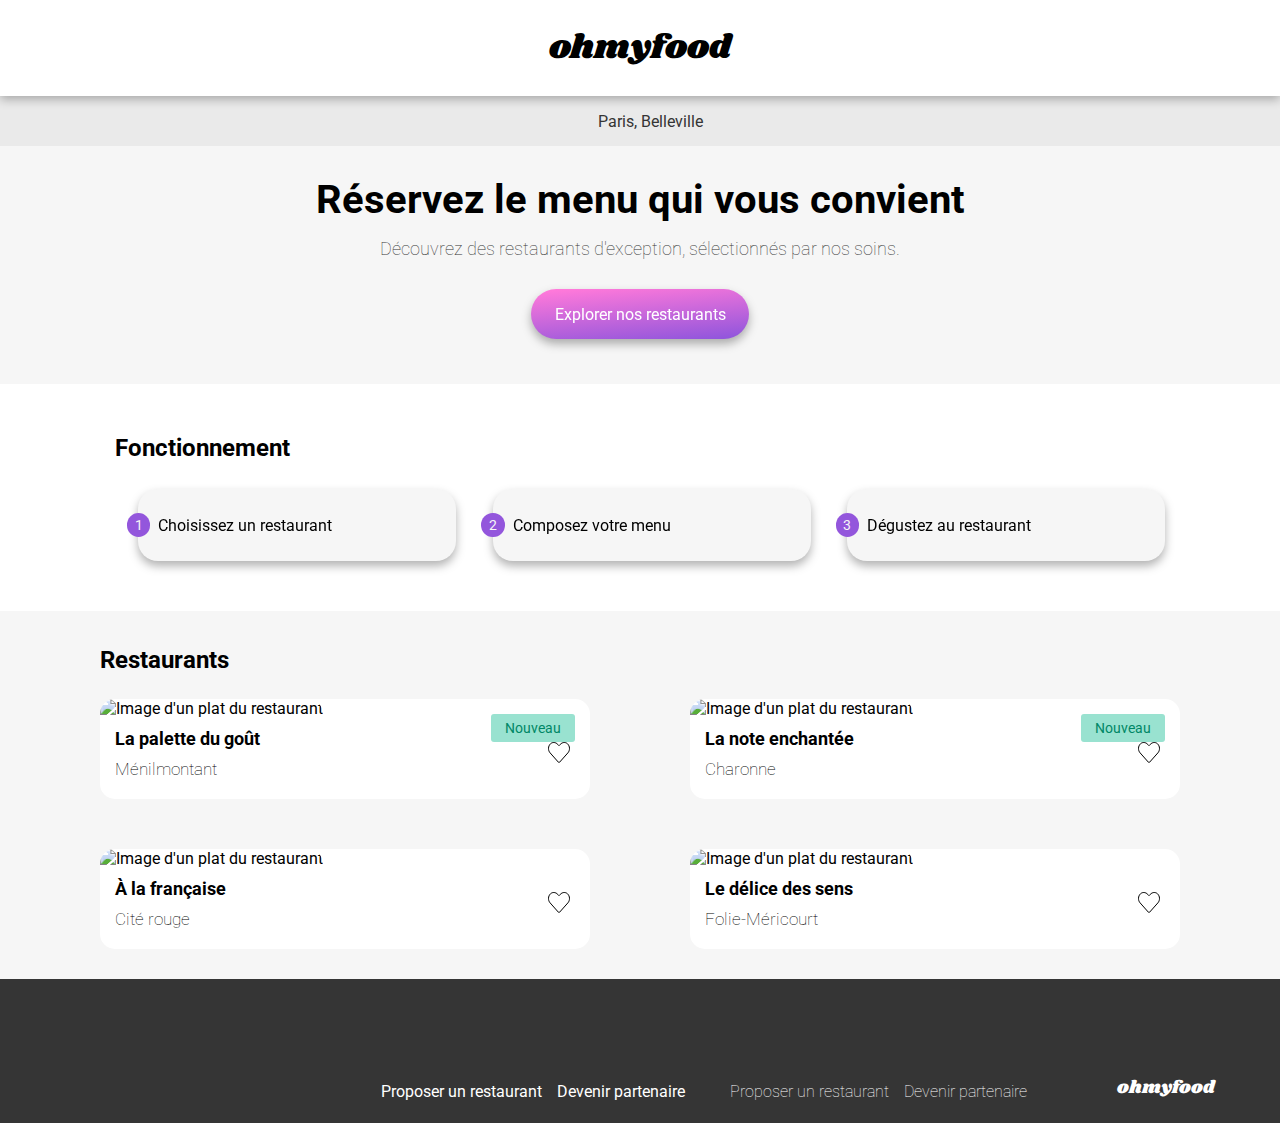
==== index.html @ 86b19d38 "Added animation on btn__like, gradient doesn't work on chrome, animation doesn't really work the way" ====
<!DOCTYPE html>
<html lang="fr">
  <head>
    <meta charset="UTF-8" />
    <meta name="viewport" content="width=device-width, initial-scale=1.0" />
    <title>Ohmyfood</title>
    <link rel="stylesheet" href="./stylesheets/css/main.css">
    <script src="https://kit.fontawesome.com/f056a09ca4.js" crossorigin="anonymous"></script>
    <!-- Add font ressources -->
    <link rel="preconnect" href="https://fonts.googleapis.com">
    <link rel="preconnect" href="https://fonts.gstatic.com" crossorigin>
    <link href="https://fonts.googleapis.com/css2?family=Roboto:wght@300;400;700&family=Shrikhand&display=swap" rel="stylesheet">
  </head>
  <body>
    <header>
      <p class="main__title">ohmyfood</p>
    </header>
    <div class="location">
      <i class="fa-solid fa-location-dot"></i>
      <p>Paris, Belleville</p>
    </div>
    <section class="explore">
      <h2>Réservez le menu qui vous convient</h2>
      <p class="subtitle">Découvrez des restaurants d'exception, sélectionnés par nos soins.</p>
      <button class="btn__main" type="button">Explorer nos restaurants</button>
    </section>

    <section class="guide">
      <div class="container container--max-1050">
        <h2>Fonctionnement</h2>
        <div class="guide__steps">
          <div class="step">
            <span>1</span>
            <div>
              <i class="fa-solid fa-mobile-screen-button"></i>
              <p>Choisissez un restaurant</p>
            </div>
          </div>
          <div class="step">
            <span>2</span>
            <div>
              <i class="fa-solid fa-list-ul"></i>
              <p>Composez votre menu</p>
            </div>
          </div>
          <div class="step step--logo-purple">
            <span>3</span>
            <div>
              <i class="fa-solid fa-store"></i>
              <p>Dégustez au restaurant</p>
            </div>
          </div>
        </div>
      </div>
    </section>

    <section class="restaurants">
      <div class="container container--max-1080">
        <h2>Restaurants</h2>
        <div class="restaurants__cards">
          <!-- 
            <a href="./restaurants/la_palette_du_gout.html">
            </a> 
            onclick="location.href='./restaurants/la_palette_du_gout.html'
          -->
          <article class="card">
            <a class="card--clickable" href="./restaurants/la_palette_du_gout.html"></a>
            <img src="./images/restaurants/jay-wennington-N_Y88TWmGwA-unsplash.jpg" alt="Image d'un plat du restaurant">
            <span class="card__new card__new--visible">Nouveau</span>
            <div class="card__content">
              <div class="card__txt">
                <h3>La palette du goût</h3>
                <p>Ménilmontant</p>
              </div>
              <button type="button" class="btn-blank btn-blank__like">
                <svg width="22px" height="21px" viewBox="0 0 22 21" xmlns="http://www.w3.org/2000/svg" xmlns:xlink="http://www.w3.org/1999/xlink" >
                  <use  xlink:href="./images/button/heart.svg#heart"/>
                </svg>
              </button>
            </div>
          </article>

          <!-- <a href="./restaurants/la_note_enchantee.html">
          </a> -->
          <article class="card">
            <a class="card--clickable" href="./restaurants/la_note_enchantee.html"></a>
            <img src="./images/restaurants/stil-u2Lp8tXIcjw-unsplash.jpg" alt="Image d'un plat du restaurant">
            <span class="card__new card__new--visible">Nouveau</span>
            <div class="card__content">
              <div class="card__txt">
                <h3>La note enchantée</h3>
                <p>Charonne</p>
              </div>
              <button type="button" class="btn-blank btn-blank__like">
                <svg width="22px" height="21px" viewBox="0 0 22 21" xmlns="http://www.w3.org/2000/svg" xmlns:xlink="http://www.w3.org/1999/xlink" >
                  <use  xlink:href="./images/button/heart.svg#heart"/>
                </svg>
              </button>
            </div>
          </article>
  
          <!-- <a href="./restaurants/a_la_francaise.html">
          </a> -->
          <article class="card">
            <a class="card--clickable" href="./restaurants/a_la_francaise.html"></a>
            <img src="./images/restaurants/toa-heftiba-DQKerTsQwi0-unsplash.jpg" alt="Image d'un plat du restaurant">
            <span class="card__new">Nouveau</span>
            <div class="card__content">
              <div class="card__txt">
                <h3>À la française</h3>
                <p>Cité rouge</p>
              </div>
              <button type="button" class="btn-blank btn-blank__like">
                <svg xmlns="http://www.w3.org/2000/svg" xmlns:xlink="http://www.w3.org/1999/xlink" >
                  <use  xlink:href="./images/button/heart.svg#heart"/>
                </svg>
              </button>
            </div>
          </article>
  
          <!-- <a href="./restaurants/le_delice_des_sens.html">
          </a> -->
          <article class="card">
            <a class="card--clickable" href="./restaurants/le_delice_des_sens.html"></a>
            <img src="./images/restaurants/louis-hansel-shotsoflouis-qNBGVyOCY8Q-unsplash.jpg" alt="Image d'un plat du restaurant">
            <span class="card__new">Nouveau</span>
            <div class="card__content">
              <div class="card__txt">
                <h3>Le délice des sens</h3>
                <p>Folie-Méricourt</p>
              </div>
              <button type="button" class="btn-blank btn-blank__like">
                <svg xmlns="http://www.w3.org/2000/svg" xmlns:xlink="http://www.w3.org/1999/xlink" >
                  <use  xlink:href="./images/button/heart.svg#heart"/>
                </svg>
              </button>
            </div>
          </article>
        </div>
      </div>
    </section>

    <footer>
      <p class="main__title main__title--footer">ohmyfood</p>
      <div class="footer-content">
        <div class="partnership">
          <a href="#">
            <i class="fa-solid fa-utensils"></i>
            Proposer un restaurant
          </a>
          <a href="#">
            <i class="fa-solid fa-handshake-angle"></i>
            Devenir partenaire
          </a>
        </div>

        <div class="indications">
          <a href="#">
            Proposer un restaurant
          </a>
          <a href="#">
            Devenir partenaire
          </a>
        </div>
      </div>
    </footer>
  </body>
</html>
---- stylesheets/css/main.css ----
body {
  margin: 0;
}
body .main-container {
  width: 100%;
  max-width: 1440px;
  box-sizing: border-box;
}

h2, h3 {
  margin: 0;
}

p {
  margin: 0;
}

a {
  color: inherit;
  text-decoration: none;
}

section {
  padding-right: 20px;
  padding-left: 20px;
}
@media (min-width: 768px) {
  section {
    display: flex;
    justify-content: center;
  }
}

.container {
  width: 100%;
  height: 100%;
}
.container--max-1050 {
  max-width: 1050px;
}
.container--max-1080 {
  max-width: 1080px;
}
.container--restaurants {
  margin-top: 220px;
  transition: all 1000ms;
}
@media (min-width: 768px) {
  .container--restaurants {
    display: flex;
    justify-content: center;
    margin-top: 343px;
  }
}

* {
  font-family: "Roboto", sans-serif;
}

.main__title {
  font-family: "Shrikhand", cursive;
  font-size: 30px;
}
@media (min-width: 768px) {
  .main__title {
    font-size: 34px;
  }
}
.main__title--menu {
  font-size: 28px;
}
.main__title--footer {
  font-size: 18px;
}

.title {
  font-size: 24px;
  font-weight: bold;
}

.subtitle {
  font-size: 18px;
  font-weight: lighter;
}
.subtitle--menu-section {
  font-size: 16px;
  position: relative;
  padding-bottom: 8px;
}
.subtitle--menu-section::after {
  content: "";
  background: #99E2D0;
  position: absolute;
  bottom: 0px;
  left: 0;
  height: 3px;
  width: 40px;
}

.indications a {
  font-weight: lighter;
}

header {
  width: 100%;
  height: 63px;
  position: relative;
  display: flex;
  justify-content: center;
  align-items: center;
  box-shadow: 0px 3px 10px rgba(0, 0, 0, 0.3);
  transition: all 1000ms;
}
@media (min-width: 768px) {
  header {
    height: 96px;
  }
}

footer {
  width: 100%;
  height: 186px;
  padding: 22px 25px 22px 25px;
  display: flex;
  flex-direction: column;
  justify-content: space-between;
  background-color: #353535;
  color: white;
  box-sizing: border-box;
}
footer a {
  width: fit-content;
}
@media (min-width: 768px) {
  footer {
    height: 144px;
    padding-right: 65px;
    flex-direction: row-reverse;
    align-items: flex-end;
    justify-content: unset;
    gap: 90px;
  }
}

.footer-content {
  display: flex;
  flex-direction: column;
  gap: 7px;
}
@media (min-width: 768px) {
  .footer-content {
    flex-direction: row;
    gap: 45px;
  }
}

.partnership {
  display: flex;
  flex-direction: column;
  gap: 7px;
}
.partnership svg {
  width: 11px;
  height: 13px;
  margin-right: 10px;
}
@media (min-width: 768px) {
  .partnership {
    flex-direction: row;
    gap: 15px;
  }
}

.indications {
  display: flex;
  flex-direction: column;
  gap: 7px;
}
@media (min-width: 768px) {
  .indications {
    flex-direction: row;
    gap: 15px;
  }
}

.btn__main {
  position: relative;
  margin: 15px;
  width: 218px;
  height: 50px;
  color: white;
  font-size: 16px;
  border: none;
  border-radius: 25px;
  background: linear-gradient(-5deg, rgb(147, 86, 220) 5%, rgb(255, 121, 218) 95%);
  filter: drop-shadow(0px 5px 5px rgba(0, 0, 0, 0.3));
  z-index: 1;
}
.btn__main:hover {
  border-radius: 25px;
  filter: drop-shadow(0px 7px 7px rgba(0, 0, 0, 0.3));
}
.btn__main:hover::after {
  border-radius: 25px;
  opacity: 0.13;
}
.btn__main::after {
  content: "";
  position: absolute;
  top: 0;
  right: 0;
  bottom: 0;
  left: 0;
  border-radius: 25px;
  background-color: white;
  opacity: 0;
  z-index: -1;
  transition: opacity 250ms;
}

.btn-blank {
  background: none;
  border: none;
  cursor: pointer;
  padding: 0;
}
.btn-blank__like {
  width: fit-content;
  position: relative;
  z-index: 4;
}
.btn-blank__like svg {
  width: 22px;
  height: 21px;
  stroke: black;
  fill: url(../../images/button/heart.svg#my-linear-gradient) red;
  fill-opacity: 0;
}
.btn-blank__like svg use {
  width: 22px;
  height: 21px;
  pointer-events: visible;
  animation: progressive-filling 400ms forwards infinite;
  animation-play-state: paused;
}
.btn-blank__like svg use:active {
  animation-play-state: running;
}
.btn-blank__back {
  position: absolute;
  left: 23px;
  color: #353535;
}
.btn-blank__back svg {
  width: 17px;
  height: 16px;
}

@keyframes progressive-filling {
  0% {
    fill-opacity: 0;
  }
  17% {
    fill-opacity: 0.18;
  }
  24% {
    fill-opacity: 0.4;
  }
  46% {
    fill-opacity: 0.81;
  }
  100% {
    fill-opacity: 1;
  }
}
.card {
  width: 100%;
  background-color: white;
  border-radius: 15px;
  position: relative;
}
.card img {
  width: 100%;
  height: 170px;
  object-fit: cover;
  border-radius: 15px 15px 0px 0px;
}
.card__new {
  display: none;
  z-index: 1;
  position: absolute;
  top: 15px;
  right: 15px;
  padding: 6px 14px 6px 14px;
  font-size: 14px;
  background-color: #99E2D0;
  color: #008766;
  border-radius: 3px;
}
.card__new--visible {
  display: inline;
}
.card--dish {
  height: 70px;
  filter: drop-shadow(0px 4px 5px rgba(0, 0, 0, 0.3));
}
.card__price {
  font-size: 15px;
  font-weight: bold;
}

.card__content {
  padding: 10px 20px 20px 15px;
  display: flex;
  justify-content: space-between;
  align-items: center;
}
.card__content--dish {
  padding: 15px;
  align-items: flex-end;
}

.card__txt {
  display: flex;
  flex-direction: column;
  gap: 10px;
}
.card__txt h3 {
  font-size: 18px;
}
.card__txt p {
  font-size: 17px;
  font-weight: lighter;
}
.card__txt--dish {
  gap: unset;
}
.card__txt--dish h3 {
  font-weight: normal;
}
.card__txt--dish p {
  font-size: 15px;
}

.location {
  width: 100%;
  height: 50px;
  display: flex;
  justify-content: center;
  align-items: center;
  gap: 20px;
  background-color: #EAEAEA;
  color: #353535;
}

.explore {
  width: 100%;
  padding-top: 40px;
  padding-bottom: 40px;
  display: flex;
  flex-direction: column;
  justify-content: center;
  align-items: center;
  gap: 15px;
  text-align: center;
  background-color: #F6F6F6;
  box-sizing: border-box;
}
.explore .subtitle {
  color: #353535;
}
@media (min-width: 768px) {
  .explore {
    padding: 30px;
  }
  .explore h2 {
    font-size: 40px;
    transition: all 450ms;
  }
}

.guide {
  padding-top: 50px;
  padding-bottom: 50px;
}
.guide h2 {
  margin-bottom: 21px;
}
@media (min-width: 768px) {
  .guide h2 {
    margin-bottom: 27px;
  }
}
.guide__steps {
  width: 100%;
  display: flex;
  flex-direction: column;
  gap: 25px;
  padding-bottom: 24px;
  transition: all 450ms;
}
@media (min-width: 768px) {
  .guide__steps {
    flex-direction: row;
    gap: 13px;
    padding-bottom: 0;
  }
}

.step {
  width: 100%;
  height: 72px;
  display: flex;
  align-items: center;
}
.step span {
  width: 24px;
  height: 24px;
  position: relative;
  left: 12px;
  z-index: 1;
  display: flex;
  justify-content: center;
  align-items: center;
  border-radius: 50%;
  font-size: 14px;
  color: #F6F6F6;
  background-color: #9356DC;
}
.step div {
  width: 96%;
  height: 100%;
  display: flex;
  align-items: center;
  gap: 20px;
  background-color: #F6F6F6;
  border-radius: 20px;
  filter: drop-shadow(0px 5px 5px rgba(0, 0, 0, 0.3));
}
.step div svg {
  margin-left: 30px;
  color: #7E7E7E;
}
.step--logo-purple svg path {
  fill: #9356DC;
}

.restaurants {
  background-color: #F6F6F6;
  padding: 50px 20px;
}
.restaurants h2 {
  margin: 5px 0;
}
.restaurants__cards {
  padding: 20px 0;
  display: flex;
  flex-direction: column;
  gap: 20px;
  transition: all 450ms;
}
.restaurants__cards .card {
  width: 100%;
}
.restaurants__cards .card--clickable {
  position: absolute;
  top: 0;
  right: 0;
  left: 0;
  bottom: 0;
  z-index: 1;
}
@media (min-width: 768px) {
  .restaurants__cards {
    padding-bottom: 0;
    flex-direction: row;
    flex-wrap: wrap;
    gap: 50px clamp(50px, 9.3%, 100px);
  }
  .restaurants__cards .card {
    flex: 1 1 43%;
  }
}
@media (min-width: 768px) {
  .restaurants {
    padding: 30px;
  }
}

@media (min-width: 768px) {
  body {
    display: flex;
    flex-direction: column;
    justify-content: center;
  }
}

.restaurant__image {
  position: absolute;
  top: 63px;
  right: 0px;
  left: 0px;
  z-index: -1;
  height: 275px;
  width: 100%;
  transition: all 1000ms;
}
.restaurant__image img {
  height: 275px;
  width: 100%;
  object-fit: cover;
  transition: all 1000ms;
}
@media (min-width: 768px) {
  .restaurant__image {
    height: 383px;
    transform: translateY(33px);
  }
  .restaurant__image img {
    height: 383px;
  }
}

.menu {
  padding: 40px 13px;
  display: flex;
  align-items: center;
  flex-direction: column;
  gap: 40px;
  background-color: #F6F6F6;
  border-radius: 40px 40px 0px 0px;
}
.menu__header {
  padding-right: 20px;
  display: flex;
  justify-content: space-between;
  gap: 30px;
  align-items: center;
}
.menu__section {
  width: clamp(0px, 89vw, 634px);
  display: flex;
  flex-direction: column;
  gap: 12px;
}
@media (min-width: 768px) {
  .menu {
    margin-top: 0;
    width: clamp(768px, 75vw, 1024px);
  }
}
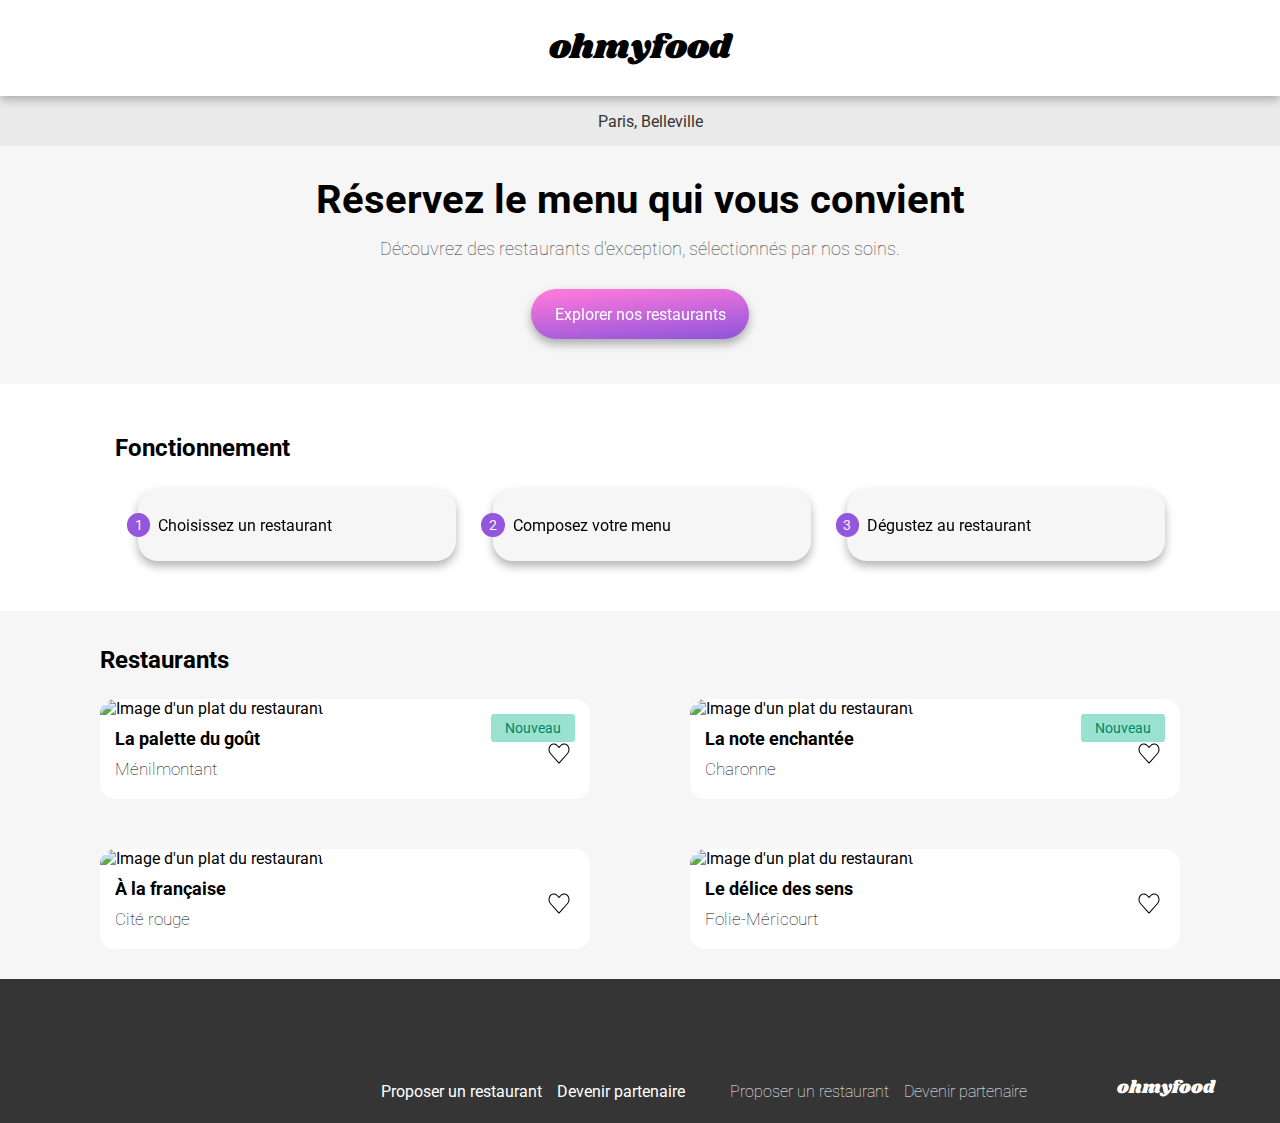
==== commit b028a0fa: "Complete change to the structure of btn__like and __back, and a completely different approach to __l" ====
--- a/index.html
+++ b/index.html
@@ -72,11 +72,17 @@
                 <h3>La palette du goût</h3>
                 <p>Ménilmontant</p>
               </div>
-              <button type="button" class="btn-blank btn-blank__like">
-                <svg width="22px" height="21px" viewBox="0 0 22 21" xmlns="http://www.w3.org/2000/svg" xmlns:xlink="http://www.w3.org/1999/xlink" >
+              <div class="btn btn__like">
+                <svg class="heart-stroke" xmlns="http://www.w3.org/2000/svg" xmlns:xlink="http://www.w3.org/1999/xlink" >
                   <use  xlink:href="./images/button/heart.svg#heart"/>
                 </svg>
-              </button>
+                <input type='checkbox' class='btn__like--tick'>
+                <div class="fill">
+                  <svg class="wave" xmlns="http://www.w3.org/2000/svg" xmlns:xlink="http://www.w3.org/1999/xlink" viewBox="0 0 400 400" xml:space="preserve">
+                    <use  xlink:href="./images/button/heart.svg#wave"/>
+                  </svg>
+                </div>
+              </div>
             </div>
           </article>
 
@@ -91,11 +97,17 @@
                 <h3>La note enchantée</h3>
                 <p>Charonne</p>
               </div>
-              <button type="button" class="btn-blank btn-blank__like">
-                <svg width="22px" height="21px" viewBox="0 0 22 21" xmlns="http://www.w3.org/2000/svg" xmlns:xlink="http://www.w3.org/1999/xlink" >
+              <div class="btn btn__like">
+                <svg class="heart-stroke" xmlns="http://www.w3.org/2000/svg" xmlns:xlink="http://www.w3.org/1999/xlink" >
                   <use  xlink:href="./images/button/heart.svg#heart"/>
                 </svg>
-              </button>
+                <input type='checkbox' class='btn__like--tick'>
+                <div class="fill">
+                  <svg class="wave" xmlns="http://www.w3.org/2000/svg" xmlns:xlink="http://www.w3.org/1999/xlink" viewBox="0 0 400 400" xml:space="preserve">
+                    <use  xlink:href="./images/button/heart.svg#wave"/>
+                  </svg>
+                </div>
+              </div>
             </div>
           </article>
   
@@ -110,11 +122,17 @@
                 <h3>À la française</h3>
                 <p>Cité rouge</p>
               </div>
-              <button type="button" class="btn-blank btn-blank__like">
-                <svg xmlns="http://www.w3.org/2000/svg" xmlns:xlink="http://www.w3.org/1999/xlink" >
+              <div class="btn btn__like">
+                <svg class="heart-stroke" xmlns="http://www.w3.org/2000/svg" xmlns:xlink="http://www.w3.org/1999/xlink" >
                   <use  xlink:href="./images/button/heart.svg#heart"/>
                 </svg>
-              </button>
+                <input type='checkbox' class='btn__like--tick'>
+                <div class="fill">
+                  <svg class="wave" xmlns="http://www.w3.org/2000/svg" xmlns:xlink="http://www.w3.org/1999/xlink" viewBox="0 0 400 400" xml:space="preserve">
+                    <use  xlink:href="./images/button/heart.svg#wave"/>
+                  </svg>
+                </div>
+              </div>
             </div>
           </article>
   
@@ -129,11 +147,17 @@
                 <h3>Le délice des sens</h3>
                 <p>Folie-Méricourt</p>
               </div>
-              <button type="button" class="btn-blank btn-blank__like">
-                <svg xmlns="http://www.w3.org/2000/svg" xmlns:xlink="http://www.w3.org/1999/xlink" >
+              <div class="btn btn__like">
+                <svg class="heart-stroke" xmlns="http://www.w3.org/2000/svg" xmlns:xlink="http://www.w3.org/1999/xlink" >
                   <use  xlink:href="./images/button/heart.svg#heart"/>
                 </svg>
-              </button>
+                <input type='checkbox' class='btn__like--tick'>
+                <div class="fill">
+                  <svg class="wave" xmlns="http://www.w3.org/2000/svg" xmlns:xlink="http://www.w3.org/1999/xlink" viewBox="0 0 400 400" xml:space="preserve">
+                    <use  xlink:href="./images/button/heart.svg#wave"/>
+                  </svg>
+                </div>
+              </div>
             </div>
           </article>
         </div>
--- a/stylesheets/css/main.css
+++ b/stylesheets/css/main.css
@@ -218,59 +218,67 @@
   transition: opacity 250ms;
 }
 
-.btn-blank {
-  background: none;
-  border: none;
-  cursor: pointer;
+.btn {
   padding: 0;
 }
-.btn-blank__like {
-  width: fit-content;
+.btn__like {
+  width: 22px;
+  height: 21px;
   position: relative;
+  overflow: hidden;
+  clip-path: url(../../images/button/heart.svg#heart-clip);
+  z-index: 2;
+}
+.btn__like--tick {
+  margin: 0;
+  appearance: none;
+  position: absolute;
+  top: 0;
+  bottom: 0;
+  left: 0;
+  right: 0;
+  overflow: hidden;
   z-index: 4;
 }
-.btn-blank__like svg {
+.btn__like--tick + .fill {
+  width: 44px;
+  position: absolute;
+  top: 0;
+  left: 0;
+  transform: translateY(50%);
+  aspect-ratio: 1/1;
+  transition: transform 1.2s cubic-bezier(0.2, 0.6, 0.8, 0.4);
+}
+.btn__like--tick:checked + .fill {
+  transform: translateY(0);
+}
+.btn__like .heart-stroke {
   width: 22px;
   height: 21px;
   stroke: black;
-  fill: url(../../images/button/heart.svg#my-linear-gradient) red;
-  fill-opacity: 0;
-}
-.btn-blank__like svg use {
-  width: 22px;
-  height: 21px;
-  pointer-events: visible;
-  animation: progressive-filling 400ms forwards infinite;
-  animation-play-state: paused;
-}
-.btn-blank__like svg use:active {
-  animation-play-state: running;
-}
-.btn-blank__back {
+  stroke-width: 2px;
+  fill: transparent;
+}
+.btn__back {
   position: absolute;
   left: 23px;
   color: #353535;
 }
-.btn-blank__back svg {
+.btn__back svg {
   width: 17px;
   height: 16px;
 }
 
-@keyframes progressive-filling {
+.wave use {
+  animation: wave-movements 450ms linear infinite;
+}
+
+@keyframes wave-movements {
   0% {
-    fill-opacity: 0;
-  }
-  17% {
-    fill-opacity: 0.18;
-  }
-  24% {
-    fill-opacity: 0.4;
-  }
-  46% {
-    fill-opacity: 0.81;
+    transform: translateX(0);
   }
   100% {
-    fill-opacity: 1;
+    transform: translateX(-50%);
   }
 }
 .card {
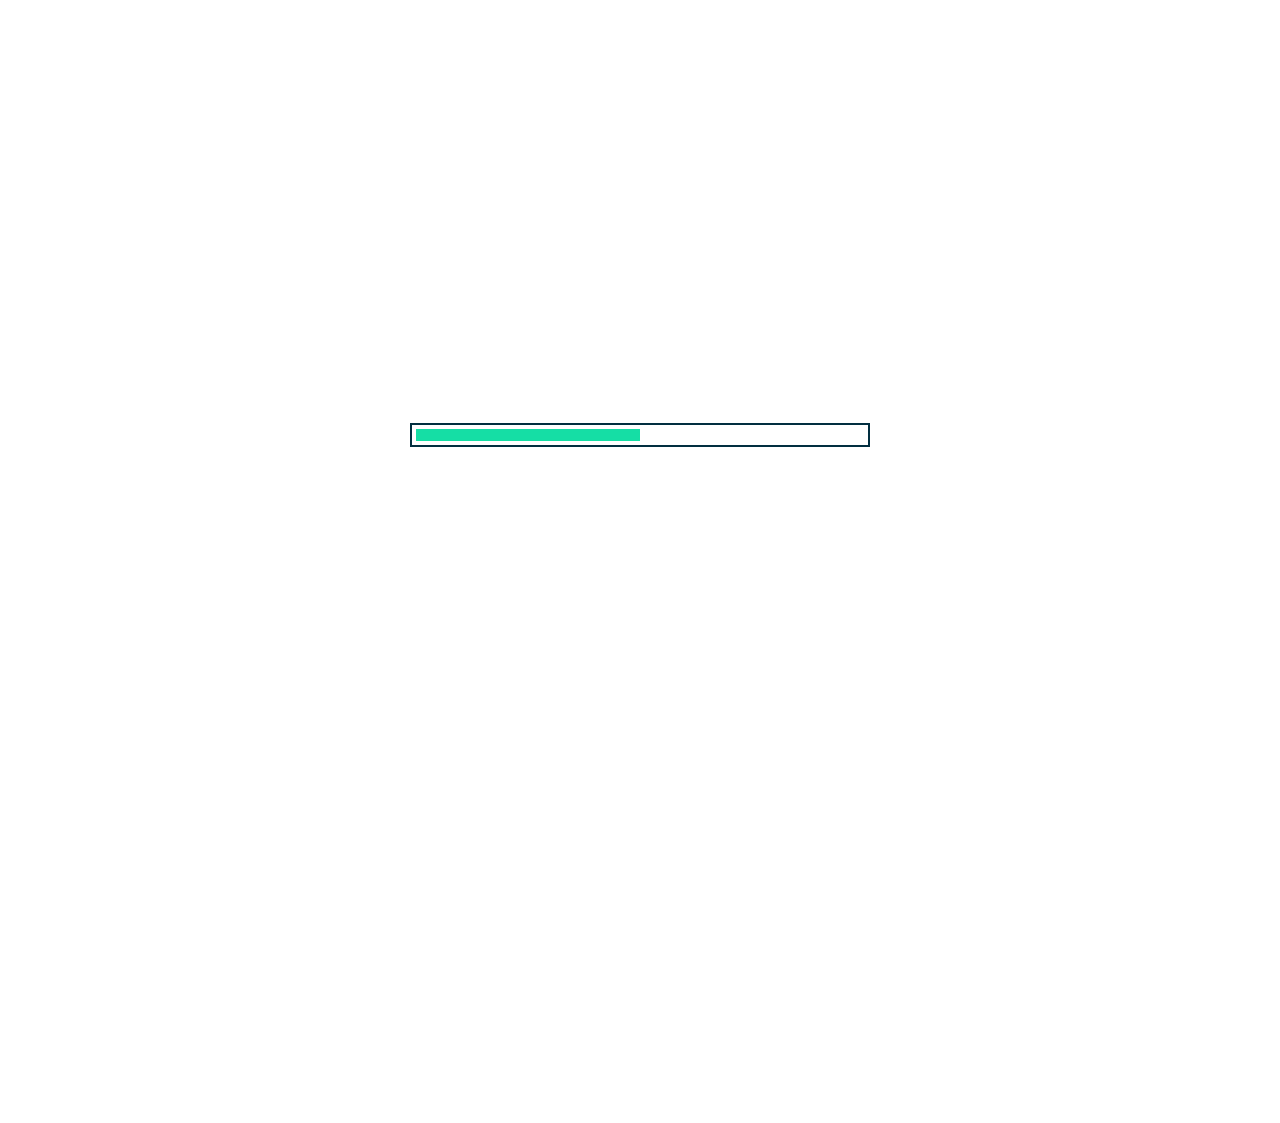
==== commit e1b6b41e: "Add loader progess-bar." ====
--- a/index.html
+++ b/index.html
@@ -12,23 +12,28 @@
     <link href="https://fonts.googleapis.com/css2?family=Roboto:wght@300;400;700&family=Shrikhand&display=swap" rel="stylesheet">
   </head>
   <body>
-    <header>
+    <div class="load-container">
+      <div class="progress">
+        <div class="progress__bar"></div>
+      </div>
+    </div>
+    <header class="anim anim--1">
       <p class="main__title">ohmyfood</p>
     </header>
-    <div class="location">
+    <div class="location anim anim--1">
       <i class="fa-solid fa-location-dot"></i>
       <p>Paris, Belleville</p>
     </div>
-    <section class="explore">
+    <section class="explore anim anim--2">
       <h2>Réservez le menu qui vous convient</h2>
       <p class="subtitle">Découvrez des restaurants d'exception, sélectionnés par nos soins.</p>
       <button class="btn__main" type="button">Explorer nos restaurants</button>
     </section>
 
-    <section class="guide">
+    <section class="guide anim anim--3">
       <div class="container container--max-1050">
         <h2>Fonctionnement</h2>
-        <div class="guide__steps">
+        <div class="guide__steps anim anim--4">
           <div class="step">
             <span>1</span>
             <div>
@@ -36,14 +41,14 @@
               <p>Choisissez un restaurant</p>
             </div>
           </div>
-          <div class="step">
+          <div class="step anim anim--5">
             <span>2</span>
             <div>
               <i class="fa-solid fa-list-ul"></i>
               <p>Composez votre menu</p>
             </div>
           </div>
-          <div class="step step--logo-purple">
+          <div class="step step--logo-purple anim anim--6">
             <span>3</span>
             <div>
               <i class="fa-solid fa-store"></i>
@@ -54,7 +59,7 @@
       </div>
     </section>
 
-    <section class="restaurants">
+    <section class="restaurants anim anim--7">
       <div class="container container--max-1080">
         <h2>Restaurants</h2>
         <div class="restaurants__cards">
@@ -63,7 +68,7 @@
             </a> 
             onclick="location.href='./restaurants/la_palette_du_gout.html'
           -->
-          <article class="card">
+          <article class="card anim anim--8">
             <a class="card--clickable" href="./restaurants/la_palette_du_gout.html"></a>
             <img src="./images/restaurants/jay-wennington-N_Y88TWmGwA-unsplash.jpg" alt="Image d'un plat du restaurant">
             <span class="card__new card__new--visible">Nouveau</span>
@@ -88,7 +93,7 @@
 
           <!-- <a href="./restaurants/la_note_enchantee.html">
           </a> -->
-          <article class="card">
+          <article class="card anim anim--9">
             <a class="card--clickable" href="./restaurants/la_note_enchantee.html"></a>
             <img src="./images/restaurants/stil-u2Lp8tXIcjw-unsplash.jpg" alt="Image d'un plat du restaurant">
             <span class="card__new card__new--visible">Nouveau</span>
@@ -113,7 +118,7 @@
   
           <!-- <a href="./restaurants/a_la_francaise.html">
           </a> -->
-          <article class="card">
+          <article class="card anim anim--10">
             <a class="card--clickable" href="./restaurants/a_la_francaise.html"></a>
             <img src="./images/restaurants/toa-heftiba-DQKerTsQwi0-unsplash.jpg" alt="Image d'un plat du restaurant">
             <span class="card__new">Nouveau</span>
@@ -138,7 +143,7 @@
   
           <!-- <a href="./restaurants/le_delice_des_sens.html">
           </a> -->
-          <article class="card">
+          <article class="card anim anim--11">
             <a class="card--clickable" href="./restaurants/le_delice_des_sens.html"></a>
             <img src="./images/restaurants/louis-hansel-shotsoflouis-qNBGVyOCY8Q-unsplash.jpg" alt="Image d'un plat du restaurant">
             <span class="card__new">Nouveau</span>
@@ -164,7 +169,7 @@
       </div>
     </section>
 
-    <footer>
+    <footer class="anim anim--12">
       <p class="main__title main__title--footer">ohmyfood</p>
       <div class="footer-content">
         <div class="partnership">
--- a/stylesheets/css/main.css
+++ b/stylesheets/css/main.css
@@ -99,6 +99,98 @@
 
 .indications a {
   font-weight: lighter;
+}
+
+@keyframes progress-bar {
+  0% {
+    transform: scaleX(0);
+    opacity: 1;
+  }
+  17% {
+    transform: scaleX(0.18);
+  }
+  24% {
+    transform: scaleX(0.4);
+    animation-timing-function: cubic-bezier(0.9, 0, 0.1, 1);
+  }
+  46% {
+    transform: scaleX(0.81);
+    animation-timing-function: cubic-bezier(0.25, 0.25, 1);
+  }
+  100% {
+    transform: scaleX(1);
+  }
+}
+@keyframes hidden-progress-bar {
+  100% {
+    opacity: 0;
+  }
+}
+@keyframes appearance-menu {
+  17% {
+    opacity: 0.18;
+  }
+  24% {
+    opacity: 0.4;
+  }
+  46% {
+    opacity: 0.81;
+  }
+  100% {
+    opacity: 1;
+    transform: none;
+  }
+}
+@keyframes anim-in-turn {
+  100% {
+    opacity: 1;
+  }
+}
+.anim {
+  opacity: 0;
+  animation: anim-in-turn 1000ms forwards;
+}
+.anim--1 {
+  animation-delay: 1500ms;
+}
+.anim--2 {
+  animation-delay: 1700ms;
+}
+.anim--3 {
+  animation-delay: 1900ms;
+}
+.anim--4 {
+  animation-delay: 2100ms;
+}
+.anim--5 {
+  animation-delay: 2300ms;
+}
+.anim--6 {
+  animation-delay: 2500ms;
+}
+.anim--7 {
+  animation-delay: 2700ms;
+}
+.anim--8 {
+  animation-delay: 2900ms;
+}
+.anim--9 {
+  animation-delay: 3100ms;
+}
+.anim--10 {
+  animation-delay: 3300ms;
+}
+.anim--11 {
+  animation-delay: 3500ms;
+}
+.anim--12 {
+  animation-delay: 3700ms;
+}
+.anim--13 {
+  animation-delay: 3900ms;
+}
+.anim--14 {
+  animation-delay: 4100ms;
 }
 
 header {
@@ -226,7 +318,7 @@
   height: 21px;
   position: relative;
   overflow: hidden;
-  clip-path: url(../../images/button/heart.svg#heart-clip);
+  clip-path: path("M 12.2208 2.4055 L 11.3741 3.3573 L 11.0005 3.7773 L 10.627 3.3573 L 9.7805 2.4058 C 7.7827 0.1526 4.5976 -0.1696 2.4766 1.802 C -0.0175 4.1245 -0.1549 8.3236 2.0848 10.8495 L 10.399 20.2148 C 10.7372 20.5955 11.2595 20.5955 11.5977 20.2149 L 19.9123 10.8492 C 22.1559 8.3233 22.0186 4.1246 19.5245 1.8021 C 17.4035 -0.1696 14.2186 0.1526 12.2208 2.4055 Z");
   z-index: 2;
 }
 .btn__like--tick {
@@ -311,10 +403,33 @@
 .card--dish {
   height: 70px;
   filter: drop-shadow(0px 4px 5px rgba(0, 0, 0, 0.3));
+  overflow: hidden;
+}
+.card--dish:hover::after {
+  transform: translateX(-60px);
+}
+.card--dish:hover .card__price {
+  transform: translateX(-60px);
+}
+.card--dish::after {
+  content: "";
+  width: 60px;
+  height: 70px;
+  position: absolute;
+  top: 0;
+  right: -60px;
+  transform: translateX(0);
+  transition: transform 300ms ease-in-out;
+  border-radius: 0 15px 15px 0;
+  background-color: #99E2D0;
+  background-image: url(../../images/logo/Check.png);
+  background-repeat: no-repeat;
+  background-position: center center;
 }
 .card__price {
   font-size: 15px;
   font-weight: bold;
+  transition: transform 300ms ease-in-out;
 }
 
 .card__content {
@@ -341,13 +456,62 @@
   font-weight: lighter;
 }
 .card__txt--dish {
+  width: fit-content;
+  height: 40px;
   gap: unset;
+  text-overflow: ellipsis;
+  overflow: hidden;
+  white-space: nowrap;
 }
 .card__txt--dish h3 {
+  text-overflow: ellipsis;
+  overflow: hidden;
+  white-space: nowrap;
   font-weight: normal;
 }
 .card__txt--dish p {
+  text-overflow: ellipsis;
+  overflow: hidden;
+  white-space: nowrap;
   font-size: 15px;
+}
+
+@keyframes check-dish {
+  0% {
+    transform: translateX(0);
+  }
+  100% {
+    transform: translateX(-60px);
+  }
+}
+.load-container {
+  position: absolute;
+  top: 0;
+  bottom: 0;
+  right: 0;
+  left: 0;
+  display: flex;
+  height: 100%;
+  align-items: center;
+  justify-content: center;
+  flex-direction: column-reverse;
+  animation: hidden-progress-bar forwards;
+  animation-delay: 1400ms;
+}
+.load-container .progress {
+  width: 35vw;
+  height: 1vw;
+  border: 2px solid #022f40;
+  padding: 0.25rem;
+  margin-bottom: 30px;
+}
+.load-container .progress__bar {
+  height: 100%;
+  background: #15dea5;
+  height: 100%;
+  transform-origin: left;
+  transform: scaleX(0.5);
+  animation: progress-bar 1350ms 150ms both;
 }
 
 .location {
@@ -537,6 +701,9 @@
   gap: 40px;
   background-color: #F6F6F6;
   border-radius: 40px 40px 0px 0px;
+  transform: translateY(70%);
+  opacity: 0;
+  animation: appearance-menu 1500ms 200ms ease-out forwards;
 }
 .menu__header {
   padding-right: 20px;
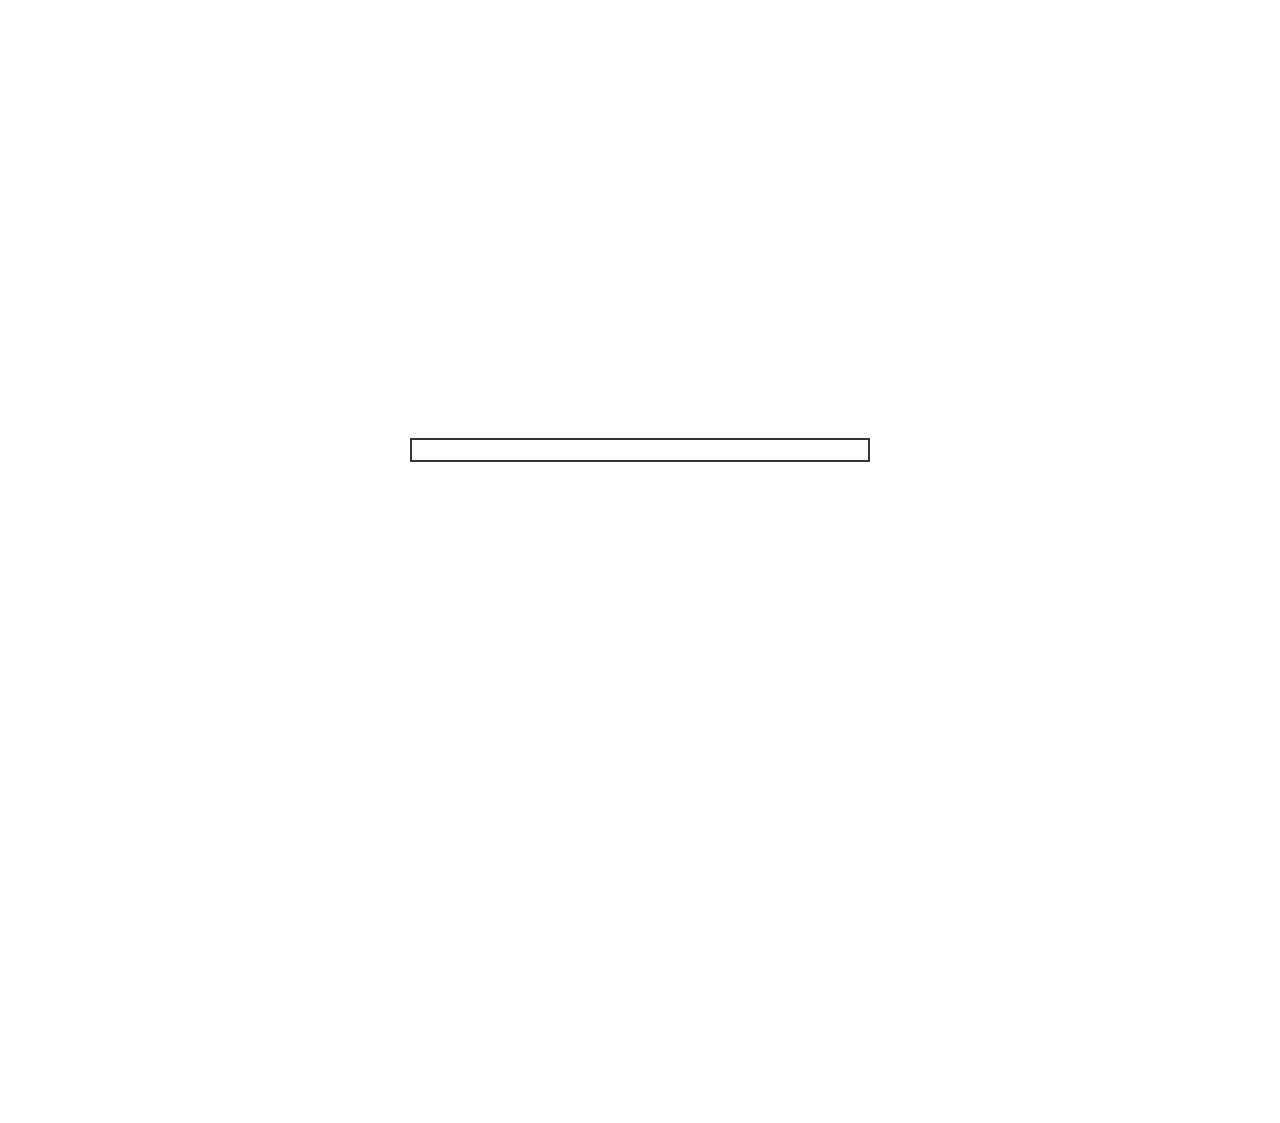
==== commit 8d93c2fd: "Now btn__like is filled with a png image so that the color gradient is visible on all browsers." ====
--- a/index.html
+++ b/index.html
@@ -70,7 +70,7 @@
           -->
           <article class="card anim anim--8">
             <a class="card--clickable" href="./restaurants/la_palette_du_gout.html"></a>
-            <img src="./images/restaurants/jay-wennington-N_Y88TWmGwA-unsplash.jpg" alt="Image d'un plat du restaurant">
+            <img class="card__background" src="./images/restaurants/jay-wennington-N_Y88TWmGwA-unsplash.jpg" alt="Image d'un plat du restaurant">
             <span class="card__new card__new--visible">Nouveau</span>
             <div class="card__content">
               <div class="card__txt">
@@ -83,9 +83,12 @@
                 </svg>
                 <input type='checkbox' class='btn__like--tick'>
                 <div class="fill">
-                  <svg class="wave" xmlns="http://www.w3.org/2000/svg" xmlns:xlink="http://www.w3.org/1999/xlink" viewBox="0 0 400 400" xml:space="preserve">
+                  <div class="wave">
+                    <img src="./images/button/wave.png" alt="Image de vagues pour l'animation du bouton en forme de coeur">
+                  </div>
+                  <!-- <svg class="wave" xmlns="http://www.w3.org/2000/svg" xmlns:xlink="http://www.w3.org/1999/xlink" viewBox="0 0 400 400">
                     <use  xlink:href="./images/button/heart.svg#wave"/>
-                  </svg>
+                  </svg> -->
                 </div>
               </div>
             </div>
@@ -95,7 +98,7 @@
           </a> -->
           <article class="card anim anim--9">
             <a class="card--clickable" href="./restaurants/la_note_enchantee.html"></a>
-            <img src="./images/restaurants/stil-u2Lp8tXIcjw-unsplash.jpg" alt="Image d'un plat du restaurant">
+            <img class="card__background" src="./images/restaurants/stil-u2Lp8tXIcjw-unsplash.jpg" alt="Image d'un plat du restaurant">
             <span class="card__new card__new--visible">Nouveau</span>
             <div class="card__content">
               <div class="card__txt">
@@ -108,9 +111,9 @@
                 </svg>
                 <input type='checkbox' class='btn__like--tick'>
                 <div class="fill">
-                  <svg class="wave" xmlns="http://www.w3.org/2000/svg" xmlns:xlink="http://www.w3.org/1999/xlink" viewBox="0 0 400 400" xml:space="preserve">
-                    <use  xlink:href="./images/button/heart.svg#wave"/>
-                  </svg>
+                  <div class="wave">
+                    <img src="./images/button/wave.png" alt="Image de vagues pour l'animation du bouton en forme de coeur">
+                  </div>
                 </div>
               </div>
             </div>
@@ -120,7 +123,7 @@
           </a> -->
           <article class="card anim anim--10">
             <a class="card--clickable" href="./restaurants/a_la_francaise.html"></a>
-            <img src="./images/restaurants/toa-heftiba-DQKerTsQwi0-unsplash.jpg" alt="Image d'un plat du restaurant">
+            <img class="card__background" src="./images/restaurants/toa-heftiba-DQKerTsQwi0-unsplash.jpg" alt="Image d'un plat du restaurant">
             <span class="card__new">Nouveau</span>
             <div class="card__content">
               <div class="card__txt">
@@ -133,9 +136,9 @@
                 </svg>
                 <input type='checkbox' class='btn__like--tick'>
                 <div class="fill">
-                  <svg class="wave" xmlns="http://www.w3.org/2000/svg" xmlns:xlink="http://www.w3.org/1999/xlink" viewBox="0 0 400 400" xml:space="preserve">
-                    <use  xlink:href="./images/button/heart.svg#wave"/>
-                  </svg>
+                  <div class="wave">
+                    <img src="./images/button/wave.png" alt="Image de vagues pour l'animation du bouton en forme de coeur">
+                  </div>
                 </div>
               </div>
             </div>
@@ -145,7 +148,7 @@
           </a> -->
           <article class="card anim anim--11">
             <a class="card--clickable" href="./restaurants/le_delice_des_sens.html"></a>
-            <img src="./images/restaurants/louis-hansel-shotsoflouis-qNBGVyOCY8Q-unsplash.jpg" alt="Image d'un plat du restaurant">
+            <img class="card__background" src="./images/restaurants/louis-hansel-shotsoflouis-qNBGVyOCY8Q-unsplash.jpg" alt="Image d'un plat du restaurant">
             <span class="card__new">Nouveau</span>
             <div class="card__content">
               <div class="card__txt">
@@ -158,9 +161,9 @@
                 </svg>
                 <input type='checkbox' class='btn__like--tick'>
                 <div class="fill">
-                  <svg class="wave" xmlns="http://www.w3.org/2000/svg" xmlns:xlink="http://www.w3.org/1999/xlink" viewBox="0 0 400 400" xml:space="preserve">
-                    <use  xlink:href="./images/button/heart.svg#wave"/>
-                  </svg>
+                  <div class="wave">
+                    <img src="./images/button/wave.png" alt="Image de vagues pour l'animation du bouton en forme de coeur">
+                  </div>
                 </div>
               </div>
             </div>
--- a/stylesheets/css/main.css
+++ b/stylesheets/css/main.css
@@ -102,21 +102,6 @@
 }
 
 @keyframes progress-bar {
-  0% {
-    transform: scaleX(0);
-    opacity: 1;
-  }
-  17% {
-    transform: scaleX(0.18);
-  }
-  24% {
-    transform: scaleX(0.4);
-    animation-timing-function: cubic-bezier(0.9, 0, 0.1, 1);
-  }
-  46% {
-    transform: scaleX(0.81);
-    animation-timing-function: cubic-bezier(0.25, 0.25, 1);
-  }
   100% {
     transform: scaleX(1);
   }
@@ -323,12 +308,12 @@
 }
 .btn__like--tick {
   margin: 0;
-  appearance: none;
   position: absolute;
   top: 0;
   bottom: 0;
   left: 0;
   right: 0;
+  appearance: none;
   overflow: hidden;
   z-index: 4;
 }
@@ -342,14 +327,16 @@
   transition: transform 1.2s cubic-bezier(0.2, 0.6, 0.8, 0.4);
 }
 .btn__like--tick:checked + .fill {
-  transform: translateY(0);
+  transform: translateY(-10%);
 }
 .btn__like .heart-stroke {
+  position: relative;
   width: 22px;
   height: 21px;
   stroke: black;
   stroke-width: 2px;
   fill: transparent;
+  z-index: 1;
 }
 .btn__back {
   position: absolute;
@@ -361,8 +348,9 @@
   height: 16px;
 }
 
-.wave use {
-  animation: wave-movements 450ms linear infinite;
+.wave img {
+  width: 44px;
+  animation: wave-movements 450ms ease-in-out infinite;
 }
 
 @keyframes wave-movements {
@@ -379,7 +367,7 @@
   border-radius: 15px;
   position: relative;
 }
-.card img {
+.card__background {
   width: 100%;
   height: 170px;
   object-fit: cover;
@@ -410,6 +398,7 @@
 }
 .card--dish:hover .card__price {
   transform: translateX(-60px);
+  margin-left: 60px;
 }
 .card--dish::after {
   content: "";
@@ -476,14 +465,6 @@
   font-size: 15px;
 }
 
-@keyframes check-dish {
-  0% {
-    transform: translateX(0);
-  }
-  100% {
-    transform: translateX(-60px);
-  }
-}
 .load-container {
   position: absolute;
   top: 0;
@@ -501,17 +482,16 @@
 .load-container .progress {
   width: 35vw;
   height: 1vw;
-  border: 2px solid #022f40;
+  border: 2px solid #353535;
   padding: 0.25rem;
-  margin-bottom: 30px;
 }
 .load-container .progress__bar {
   height: 100%;
-  background: #15dea5;
   height: 100%;
+  background: #FF79DA;
+  transform: scaleX(0);
   transform-origin: left;
-  transform: scaleX(0.5);
-  animation: progress-bar 1350ms 150ms both;
+  animation: progress-bar 1300ms 200ms cubic-bezier(0.9, 0, 0.1, 1) both;
 }
 
 .location {
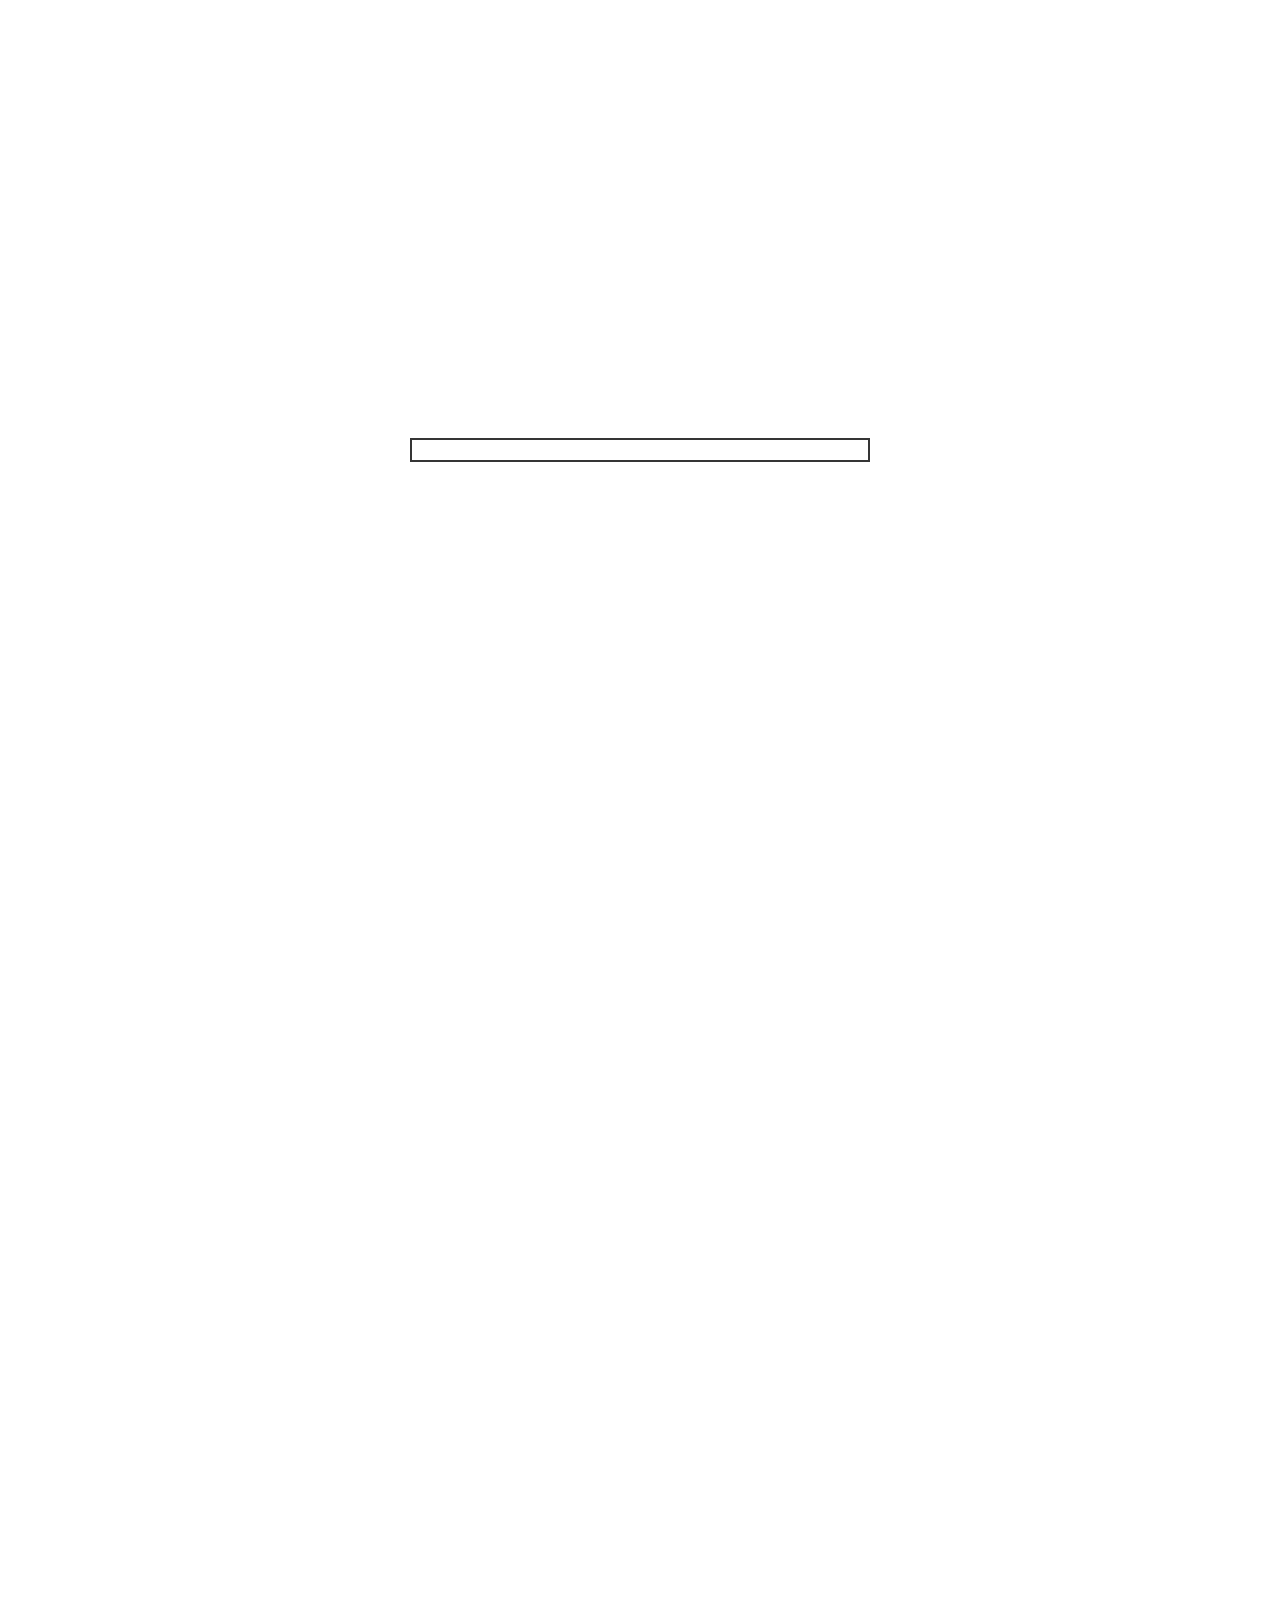
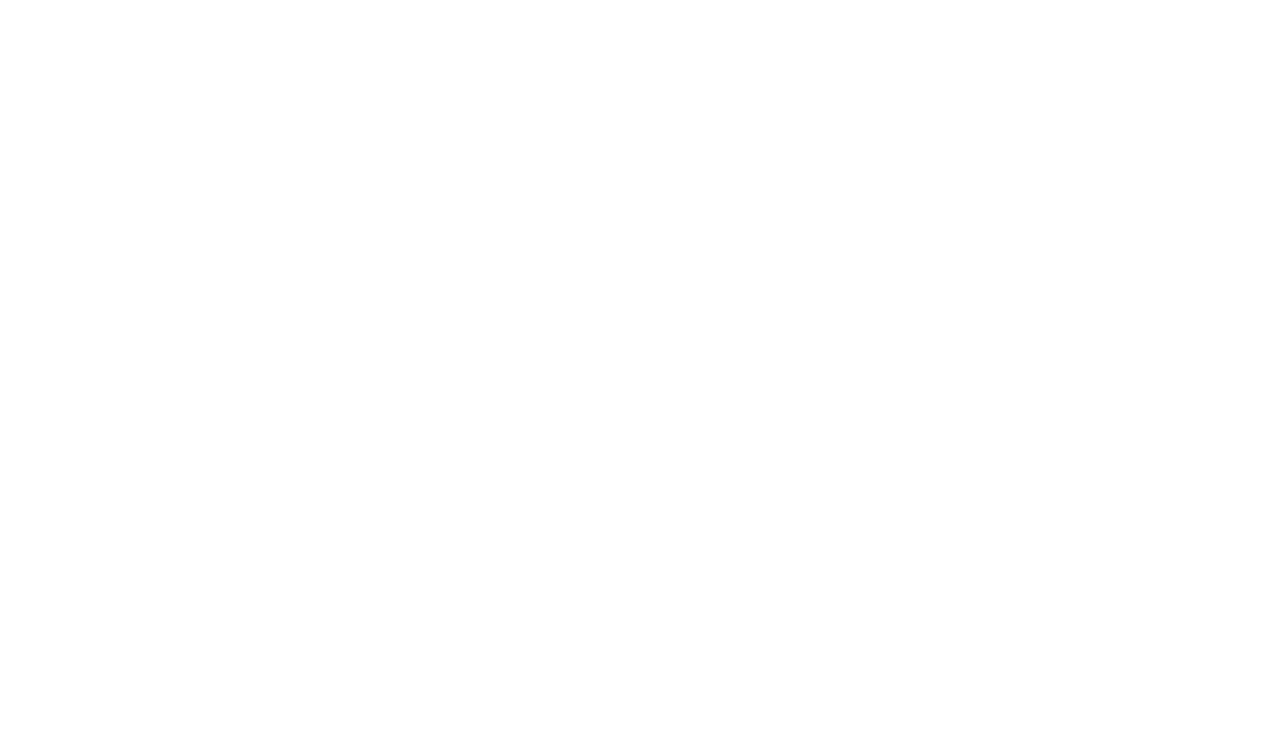
==== commit 9f5ac30e: "Fixed the html validator error I just created..." ====
--- a/index.html
+++ b/index.html
@@ -63,11 +63,7 @@
       <div class="container container--max-1080">
         <h2>Restaurants</h2>
         <div class="restaurants__cards">
-          <!-- 
-            <a href="./restaurants/la_palette_du_gout.html">
-            </a> 
-            onclick="location.href='./restaurants/la_palette_du_gout.html'
-          -->
+
           <article class="card anim anim--8">
             <a class="card--clickable" href="./restaurants/la_palette_du_gout.html"></a>
             <img class="card__background" src="./images/restaurants/jay-wennington-N_Y88TWmGwA-unsplash.jpg" alt="Image d'un plat du restaurant">
@@ -78,24 +74,19 @@
                 <p>Ménilmontant</p>
               </div>
               <div class="btn btn__like">
-                <svg class="heart-stroke" xmlns="http://www.w3.org/2000/svg" xmlns:xlink="http://www.w3.org/1999/xlink" >
-                  <use  xlink:href="./images/button/heart.svg#heart"/>
-                </svg>
                 <input type='checkbox' class='btn__like--tick'>
                 <div class="fill">
                   <div class="wave">
                     <img src="./images/button/wave.png" alt="Image de vagues pour l'animation du bouton en forme de coeur">
                   </div>
-                  <!-- <svg class="wave" xmlns="http://www.w3.org/2000/svg" xmlns:xlink="http://www.w3.org/1999/xlink" viewBox="0 0 400 400">
-                    <use  xlink:href="./images/button/heart.svg#wave"/>
-                  </svg> -->
                 </div>
+                <svg class="heart-stroke" xmlns="http://www.w3.org/2000/svg" xmlns:xlink="http://www.w3.org/1999/xlink" >
+                  <use  xlink:href="./images/button/heart.svg#heart"/>
+                </svg>
               </div>
             </div>
           </article>
 
-          <!-- <a href="./restaurants/la_note_enchantee.html">
-          </a> -->
           <article class="card anim anim--9">
             <a class="card--clickable" href="./restaurants/la_note_enchantee.html"></a>
             <img class="card__background" src="./images/restaurants/stil-u2Lp8tXIcjw-unsplash.jpg" alt="Image d'un plat du restaurant">
@@ -106,21 +97,19 @@
                 <p>Charonne</p>
               </div>
               <div class="btn btn__like">
-                <svg class="heart-stroke" xmlns="http://www.w3.org/2000/svg" xmlns:xlink="http://www.w3.org/1999/xlink" >
-                  <use  xlink:href="./images/button/heart.svg#heart"/>
-                </svg>
                 <input type='checkbox' class='btn__like--tick'>
                 <div class="fill">
                   <div class="wave">
                     <img src="./images/button/wave.png" alt="Image de vagues pour l'animation du bouton en forme de coeur">
                   </div>
                 </div>
+                <svg class="heart-stroke" xmlns="http://www.w3.org/2000/svg" xmlns:xlink="http://www.w3.org/1999/xlink" >
+                  <use  xlink:href="./images/button/heart.svg#heart"/>
+                </svg>
               </div>
             </div>
           </article>
   
-          <!-- <a href="./restaurants/a_la_francaise.html">
-          </a> -->
           <article class="card anim anim--10">
             <a class="card--clickable" href="./restaurants/a_la_francaise.html"></a>
             <img class="card__background" src="./images/restaurants/toa-heftiba-DQKerTsQwi0-unsplash.jpg" alt="Image d'un plat du restaurant">
@@ -131,21 +120,19 @@
                 <p>Cité rouge</p>
               </div>
               <div class="btn btn__like">
-                <svg class="heart-stroke" xmlns="http://www.w3.org/2000/svg" xmlns:xlink="http://www.w3.org/1999/xlink" >
-                  <use  xlink:href="./images/button/heart.svg#heart"/>
-                </svg>
                 <input type='checkbox' class='btn__like--tick'>
                 <div class="fill">
                   <div class="wave">
                     <img src="./images/button/wave.png" alt="Image de vagues pour l'animation du bouton en forme de coeur">
                   </div>
                 </div>
+                <svg class="heart-stroke" xmlns="http://www.w3.org/2000/svg" xmlns:xlink="http://www.w3.org/1999/xlink" >
+                  <use  xlink:href="./images/button/heart.svg#heart"/>
+                </svg>
               </div>
             </div>
           </article>
-  
-          <!-- <a href="./restaurants/le_delice_des_sens.html">
-          </a> -->
+
           <article class="card anim anim--11">
             <a class="card--clickable" href="./restaurants/le_delice_des_sens.html"></a>
             <img class="card__background" src="./images/restaurants/louis-hansel-shotsoflouis-qNBGVyOCY8Q-unsplash.jpg" alt="Image d'un plat du restaurant">
@@ -156,15 +143,15 @@
                 <p>Folie-Méricourt</p>
               </div>
               <div class="btn btn__like">
-                <svg class="heart-stroke" xmlns="http://www.w3.org/2000/svg" xmlns:xlink="http://www.w3.org/1999/xlink" >
-                  <use  xlink:href="./images/button/heart.svg#heart"/>
-                </svg>
                 <input type='checkbox' class='btn__like--tick'>
                 <div class="fill">
                   <div class="wave">
                     <img src="./images/button/wave.png" alt="Image de vagues pour l'animation du bouton en forme de coeur">
                   </div>
                 </div>
+                <svg class="heart-stroke" xmlns="http://www.w3.org/2000/svg" xmlns:xlink="http://www.w3.org/1999/xlink" >
+                  <use  xlink:href="./images/button/heart.svg#heart"/>
+                </svg>
               </div>
             </div>
           </article>
@@ -176,25 +163,32 @@
       <p class="main__title main__title--footer">ohmyfood</p>
       <div class="footer-content">
         <div class="partnership">
-          <a href="#">
+          <a href="#" onclick="return false;">
             <i class="fa-solid fa-utensils"></i>
             Proposer un restaurant
           </a>
-          <a href="#">
+          <a href="#" onclick="return false;">
             <i class="fa-solid fa-handshake-angle"></i>
             Devenir partenaire
           </a>
         </div>
 
         <div class="indications">
-          <a href="#">
-            Proposer un restaurant
+          <a href="#" onclick="return false;">
+            Mentions légales
           </a>
-          <a href="#">
-            Devenir partenaire
+          <a href="mailto:contact@ohmyfood.com">
+            Contact
           </a>
         </div>
       </div>
     </footer>
+    <svg class="svg__heart-clip" viewBox="0 0 22 21">
+      <clipPath id="heart-clip">
+        <path
+          d="M 12.2208 2.4055 L 11.3741 3.3573 L 11.0005 3.7773 L 10.627 3.3573 L 9.7805 2.4058 C 7.7827 0.1526 4.5976 -0.1696 2.4766 1.802 C -0.0175 4.1245 -0.1549 8.3236 2.0848 10.8495 L 10.399 20.2148 C 10.7372 20.5955 11.2595 20.5955 11.5977 20.2149 L 19.9123 10.8492 C 22.1559 8.3233 22.0186 4.1246 19.5245 1.8021 C 17.4035 -0.1696 14.2186 0.1526 12.2208 2.4055 Z"
+        />
+      </clipPath>
+    </svg>
   </body>
 </html>
--- a/stylesheets/css/main.css
+++ b/stylesheets/css/main.css
@@ -329,6 +329,9 @@
 .btn__like--tick:checked + .fill {
   transform: translateY(-10%);
 }
+.btn__like--tick:checked + .fill + .heart-stroke {
+  stroke: none;
+}
 .btn__like .heart-stroke {
   position: relative;
   width: 22px;
